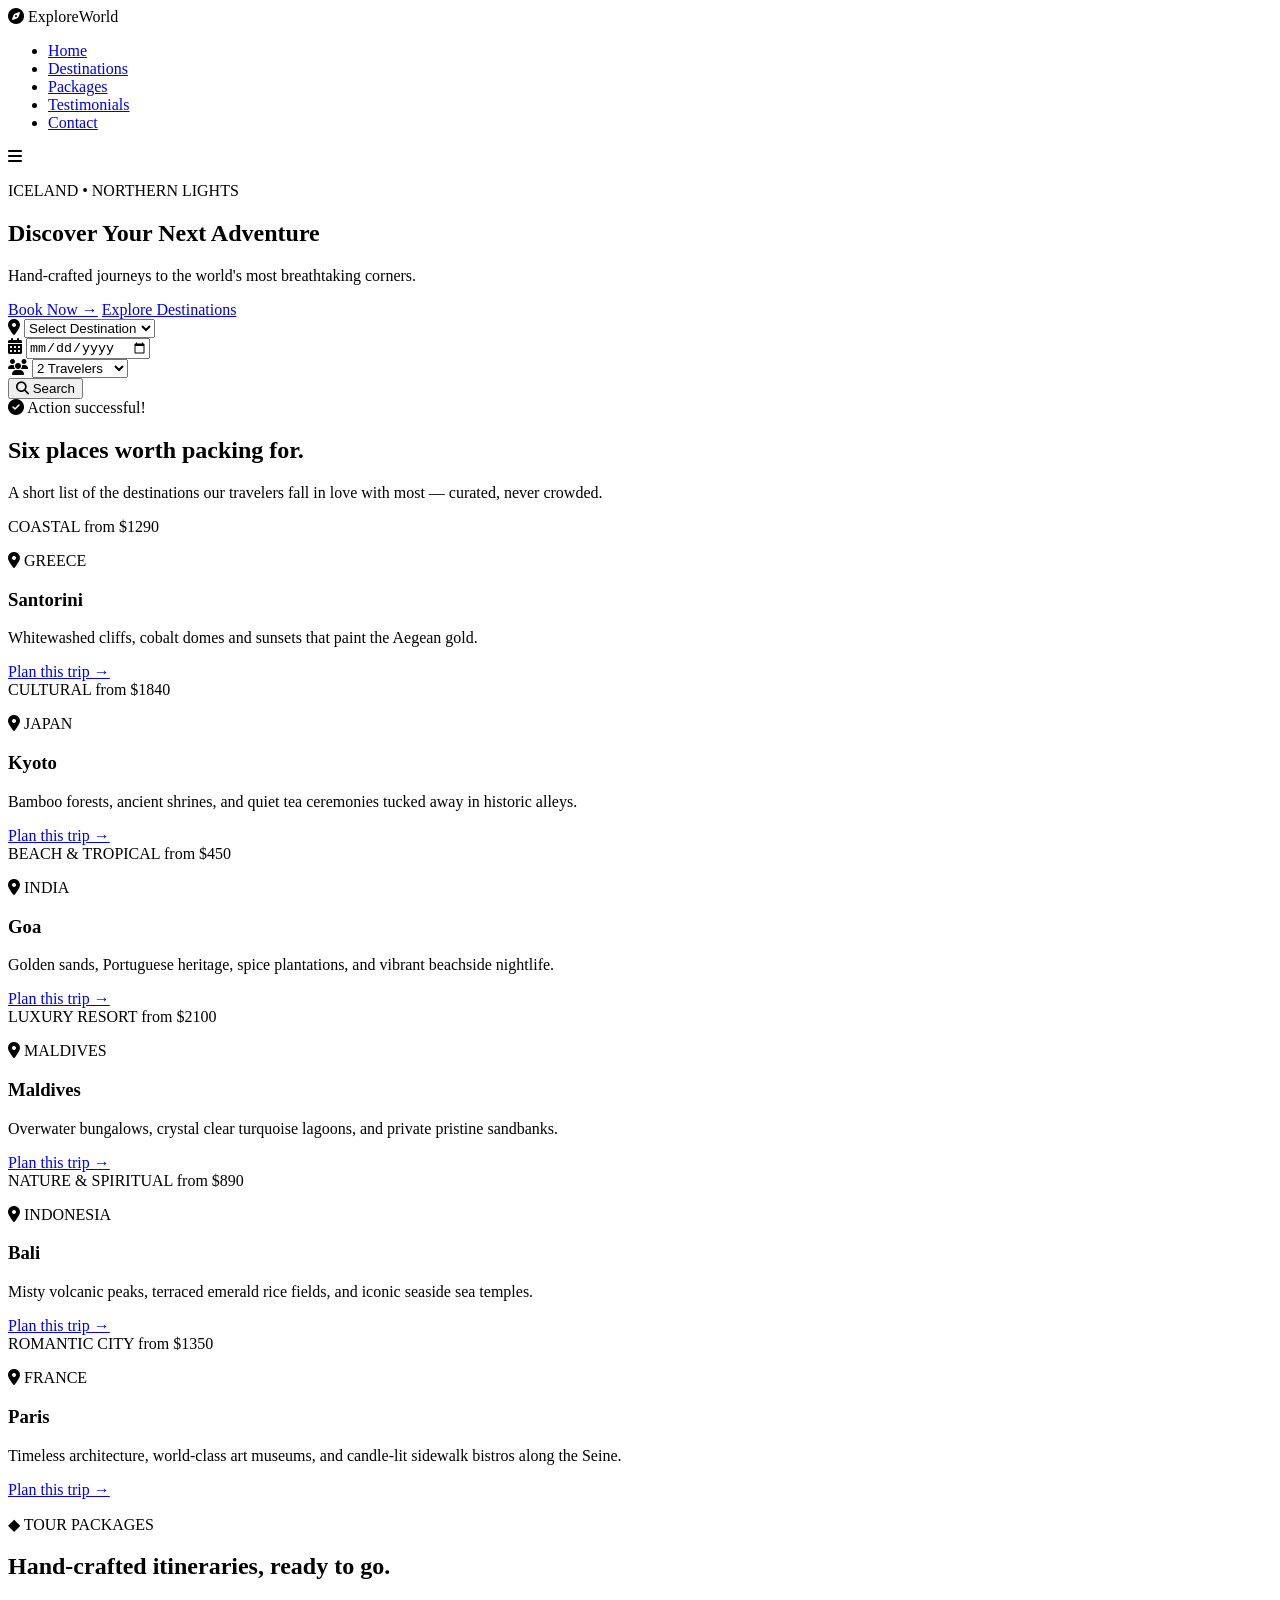
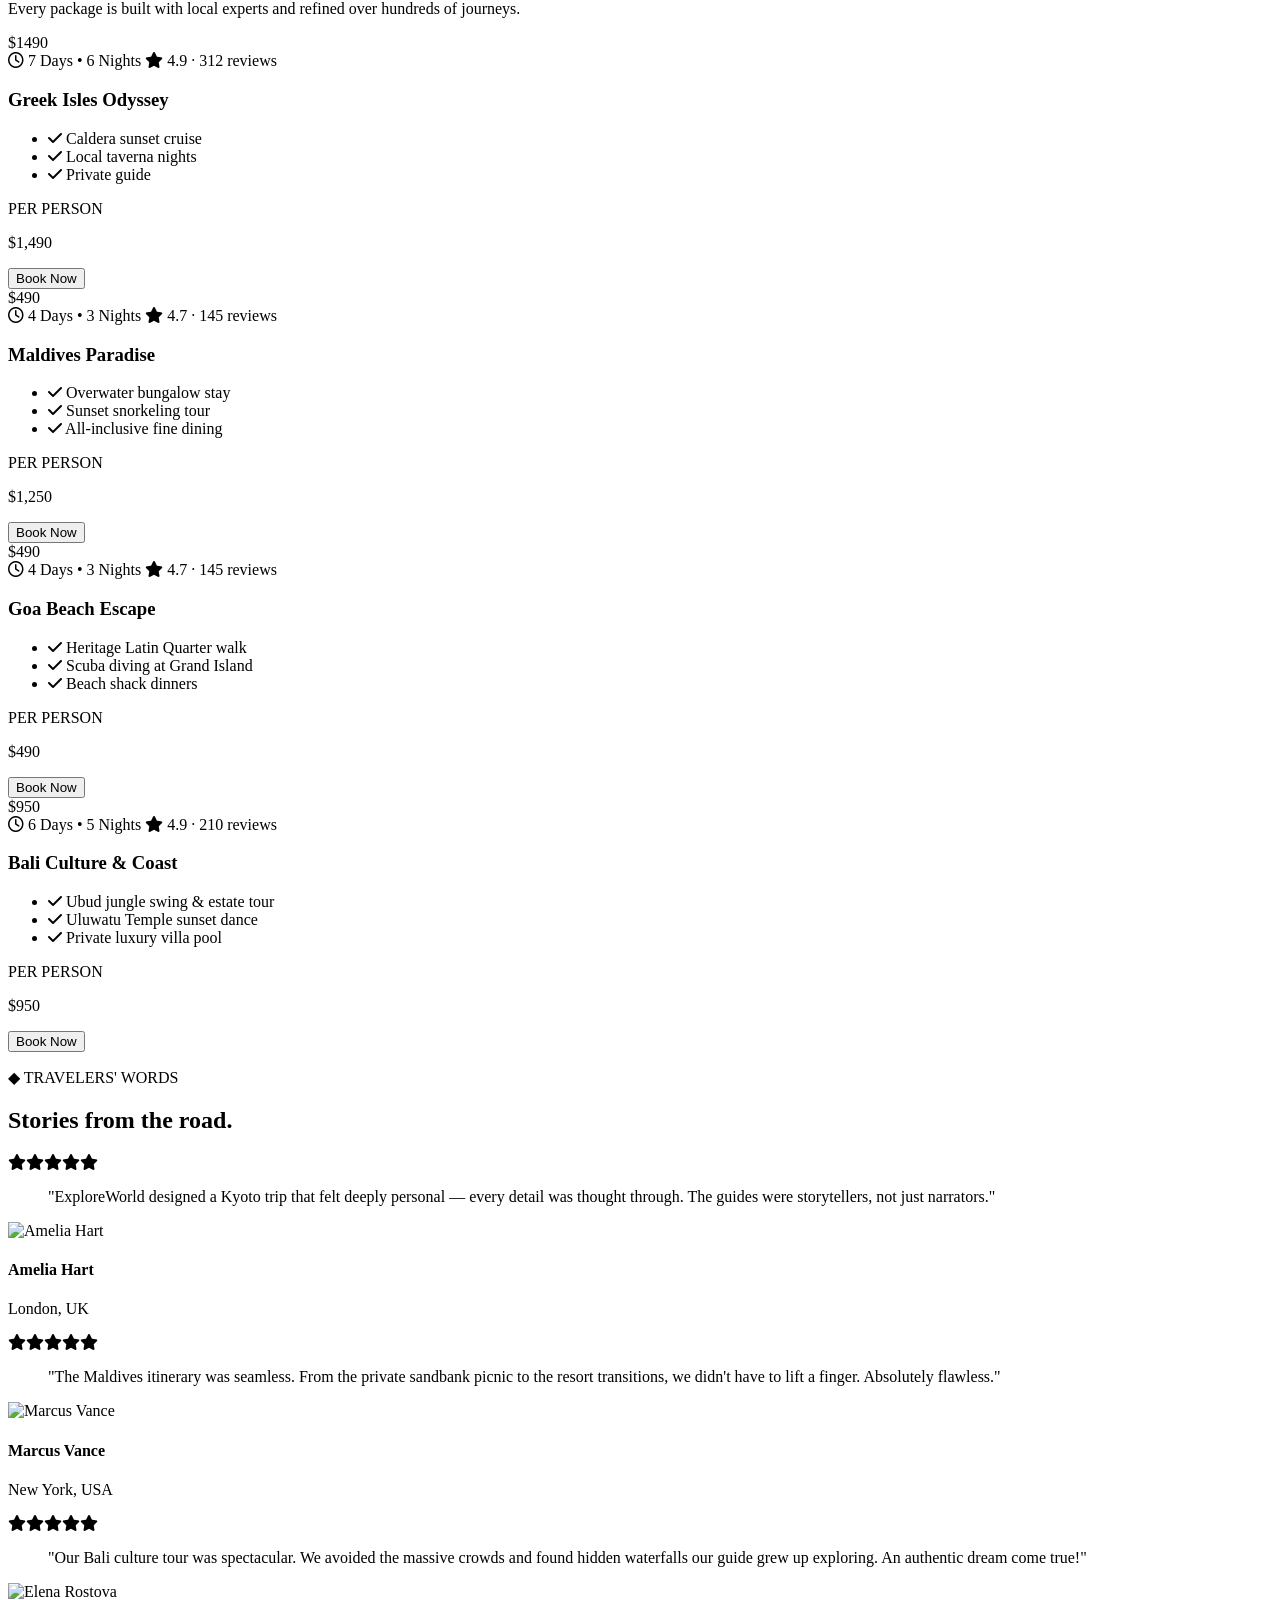
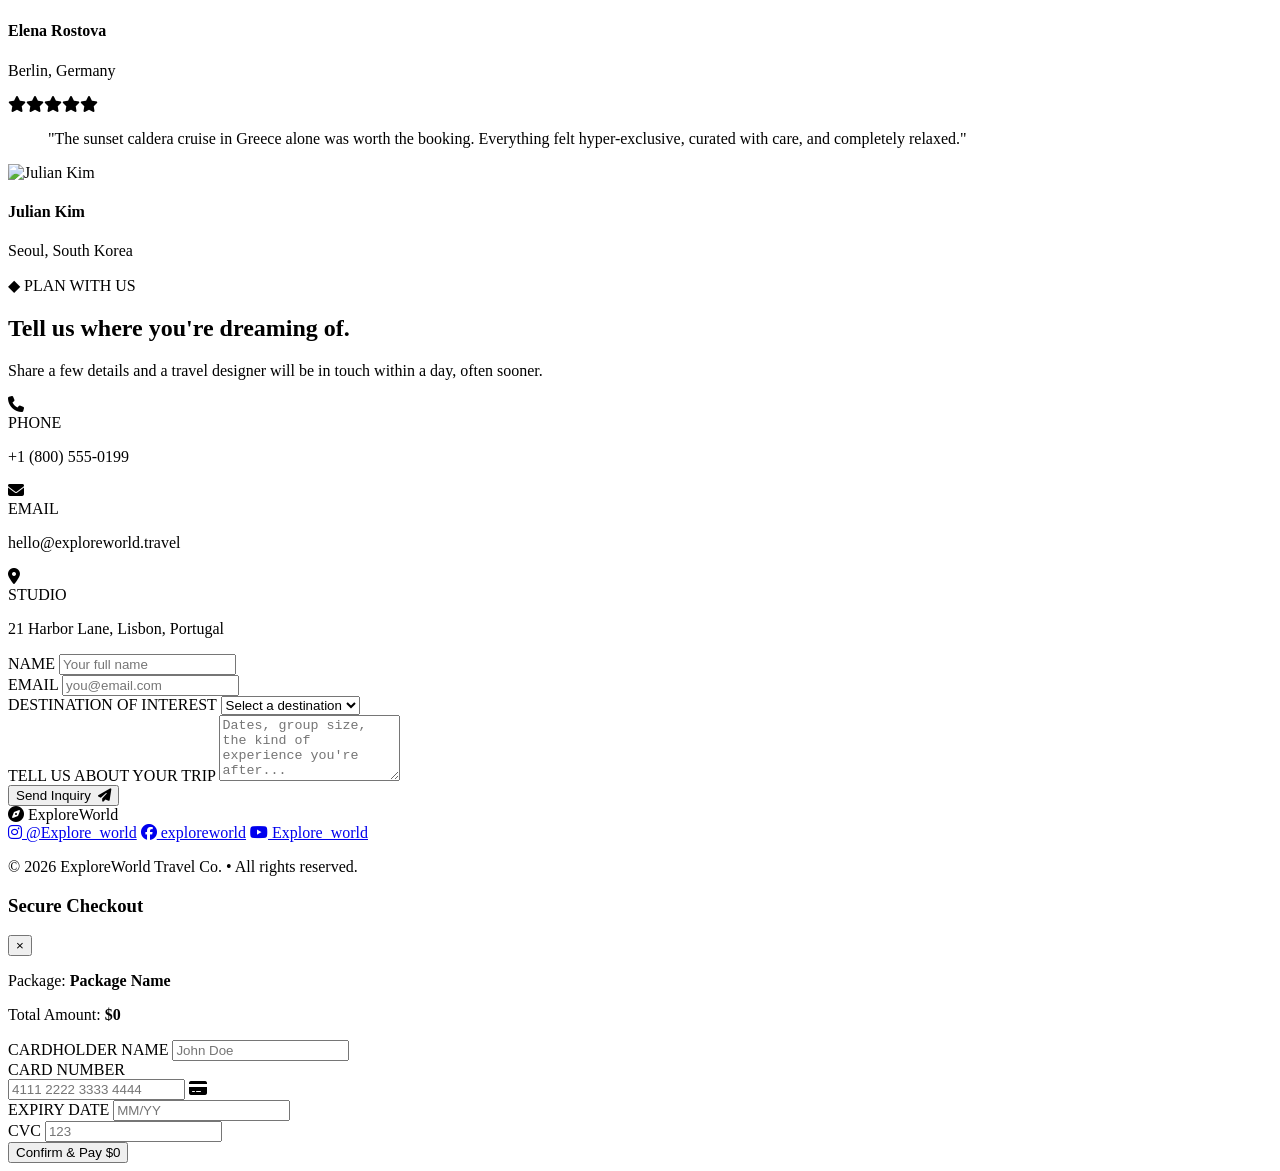
==== index.html @ 274c9ca5 "Add initial HTML structure for ExploreWorld website Initial commit of the ExploreWorld website with " ====
<!DOCTYPE html>
<html lang="en">
<head>
    <meta charset="UTF-8">
    <meta name="viewport" content="width=device-width, initial-scale=1.0">
    <title>ExploreWorld | Hand-crafted Journeys</title>
    <link rel="stylesheet" href="style.css">
    <!-- FontAwesome for UI Icons -->
    <link rel="stylesheet" href="https://cdnjs.cloudflare.com/ajax/libs/font-awesome/6.4.0/css/all.min.css">
</head>
<body>

    <!-- Header / Navbar Menu -->
    <header>
        <div class="navbar">
            <div class="logo">
                <i class="fa-solid fa-compass"></i> ExploreWorld
            </div>
            <nav>
                <ul class="nav-links" id="navLinks">
                    <li><a href="#home">Home</a></li>
                    <li><a href="#destinations">Destinations</a></li>
                    <li><a href="#packages">Packages</a></li>
                    <li><a href="#testimonials">Testimonials</a></li>
                    <li><a href="#contact">Contact</a></li>
                </ul>
            </nav>
            <div class="menu-toggle" id="mobileMenu">
                <i class="fa-solid fa-bars"></i>
            </div>
        </div>
    </header>

    <!-- Hero / Welcome Banner -->
    <section id="home" class="hero">
        <div class="hero-content">
            <p class="hero-subtitle">ICELAND • NORTHERN LIGHTS</p>
            <h1>Discover Your Next Adventure</h1>
            <p class="hero-text">Hand-crafted journeys to the world's most breathtaking corners.</p>
            <div class="hero-buttons">
                <a href="#packages" class="btn btn-primary">Book Now &rarr;</a>
                <a href="#destinations" class="btn btn-secondary">Explore Destinations</a>
            </div>
        </div>

        <!-- Destination Selection Drop-Down Search Widget -->
        <div class="search-container">
            <form id="searchForm" class="search-form">
                <div class="search-input">
                    <i class="fa-solid fa-location-dot"></i>
                    <select id="searchDest" required>
                        <option value="" disabled selected>Select Destination</option>
                        <option value="all">All Destinations</option>
                        <option value="santorini">Santorini (Greece)</option>
                        <option value="kyoto">Kyoto (Japan)</option>
                        <option value="goa">Goa (India)</option>
                        <option value="maldives">Maldives</option>
                        <option value="bali">Bali (Indonesia)</option>
                        <option value="paris">Paris (France)</option>
                    </select>
                </div>
                <div class="search-input">
                    <i class="fa-solid fa-calendar-days"></i>
                    <input type="date" id="searchDate" required>
                </div>
                <div class="search-input">
                    <i class="fa-solid fa-users"></i>
                    <select id="searchTravelers">
                        <option value="1">1 Traveler</option>
                        <option value="2" selected>2 Travelers</option>
                        <option value="3">3 Travelers</option>
                        <option value="4+">4+ Travelers</option>
                    </select>
                </div>
                <button type="submit" class="btn-search"><i class="fa-solid fa-magnifying-glass"></i> Search</button>
            </form>
        </div>
    </section>

    <!-- Global Application Notification Toast Banner -->
    <div id="toast" class="toast hidden">
        <i class="fa-solid fa-circle-check"></i> <span id="toastMessage">Action successful!</span>
    </div>

    <!-- Featured Places Section -->
    <section id="destinations" class="destinations-section">
        <h2>Six places worth packing for.</h2>
        <p class="section-desc">A short list of the destinations our travelers fall in love with most — curated, never crowded.</p>
        
        <div class="destinations-grid">
            <!-- Santorini Card -->
            <div class="dest-card" data-tags="santorini">
                <div class="dest-img" style="background-image: url('https://images.unsplash.com/photo-1570077188670-e3a8d69ac5ff?auto=format&fit=crop&w=600&q=80');">
                    <span class="tag">COASTAL</span>
                    <span class="price-tag">from $1290</span>
                </div>
                <div class="dest-info">
                    <p class="location"><i class="fa-solid fa-location-dot"></i> GREECE</p>
                    <h3>Santorini</h3>
                    <p>Whitewashed cliffs, cobalt domes and sunsets that paint the Aegean gold.</p>
                    <a href="details.html?goto=santorini" class="plan-link">Plan this trip &rarr;</a>
                </div>
            </div>

            <!-- Kyoto Card -->
            <div class="dest-card" data-tags="kyoto">
                <div class="dest-img" style="background-image: url('https://images.unsplash.com/photo-1493976040374-85c8e12f0c0e?auto=format&fit=crop&w=600&q=80');">
                    <span class="tag">CULTURAL</span>
                    <span class="price-tag">from $1840</span>
                </div>
                <div class="dest-info">
                    <p class="location"><i class="fa-solid fa-location-dot"></i> JAPAN</p>
                    <h3>Kyoto</h3>
                    <p>Bamboo forests, ancient shrines, and quiet tea ceremonies tucked away in historic alleys.</p>
                    <a href="details.html?goto=kyoto" class="plan-link">Plan this trip &rarr;</a>
                </div>
            </div>

            <!-- Goa Card -->
            <div class="dest-card" data-tags="goa">
                <div class="dest-img" style="background-image: url('https://images.unsplash.com/photo-1512343879784-a960bf40e7f2?auto=format&fit=crop&w=600&q=80');">
                    <span class="tag">BEACH & TROPICAL</span>
                    <span class="price-tag">from $450</span>
                </div>
                <div class="dest-info">
                    <p class="location"><i class="fa-solid fa-location-dot"></i> INDIA</p>
                    <h3>Goa</h3>
                    <p>Golden sands, Portuguese heritage, spice plantations, and vibrant beachside nightlife.</p>
                    <a href="details.html?goto=goa" class="plan-link">Plan this trip &rarr;</a>
                </div>
            </div>

            <!-- Maldives Card -->
            <div class="dest-card" data-tags="maldives">
                <div class="dest-img" style="background-image: url('https://images.unsplash.com/photo-1514282401047-d79a71a590e8?auto=format&fit=crop&w=600&q=80');">
                    <span class="tag">LUXURY RESORT</span>
                    <span class="price-tag">from $2100</span>
                </div>
                <div class="dest-info">
                    <p class="location"><i class="fa-solid fa-location-dot"></i> MALDIVES</p>
                    <h3>Maldives</h3>
                    <p>Overwater bungalows, crystal clear turquoise lagoons, and private pristine sandbanks.</p>
                    <a href="details.html?goto=maldives" class="plan-link">Plan this trip &rarr;</a>
                </div>
            </div>

            <!-- Bali Card -->
            <div class="dest-card" data-tags="bali">
                <div class="dest-img" style="background-image: url('https://images.unsplash.com/photo-1537996194471-e657df975ab4?auto=format&fit=crop&w=600&q=80');">
                    <span class="tag">NATURE & SPIRITUAL</span>
                    <span class="price-tag">from $890</span>
                </div>
                <div class="dest-info">
                    <p class="location"><i class="fa-solid fa-location-dot"></i> INDONESIA</p>
                    <h3>Bali</h3>
                    <p>Misty volcanic peaks, terraced emerald rice fields, and iconic seaside sea temples.</p>
                    <a href="details.html?goto=bali" class="plan-link">Plan this trip &rarr;</a>
                </div>
            </div>

            <!-- Paris Card -->
            <div class="dest-card" data-tags="paris">
                <div class="dest-img" style="background-image: url('https://images.unsplash.com/photo-1502602898657-3e91760cbb34?auto=format&fit=crop&w=600&q=80');">
                    <span class="tag">ROMANTIC CITY</span>
                    <span class="price-tag">from $1350</span>
                </div>
                <div class="dest-info">
                    <p class="location"><i class="fa-solid fa-location-dot"></i> FRANCE</p>
                    <h3>Paris</h3>
                    <p>Timeless architecture, world-class art museums, and candle-lit sidewalk bistros along the Seine.</p>
                    <a href="details.html?goto=paris" class="plan-link">Plan this trip &rarr;</a>
                </div>
            </div>
        </div>
    </section>

    <!-- Tour Packages Section with Live Checkout triggers -->
    <section id="packages" class="packages-section">
        <p class="orange-label">&#9670; TOUR PACKAGES</p>
        <h2>Hand-crafted itineraries, ready to go.</h2>
        <p class="section-desc">Every package is built with local experts and refined over hundreds of journeys.</p>

        <div class="packages-container">
            <!-- Package 1: Greece -->
            <div class="package-card">
                <div class="package-img" style="background-image: url('https://images.unsplash.com/photo-1533105079780-92b9be482077?auto=format&fit=crop&w=600&q=80');">
                    <span class="badge">$1490</span>
                </div>
                <div class="package-content">
                    <div class="package-meta">
                        <span><i class="fa-regular fa-clock"></i> 7 Days • 6 Nights</span>
                        <span><i class="fa-solid fa-star"></i> 4.9 · 312 reviews</span>
                    </div>
                    <h3>Greek Isles Odyssey</h3>
                    <ul class="package-features">
                        <li><i class="fa-solid fa-check"></i> Caldera sunset cruise</li>
                        <li><i class="fa-solid fa-check"></i> Local taverna nights</li>
                        <li><i class="fa-solid fa-check"></i> Private guide</li>
                    </ul>
                    <div class="package-footer">
                        <div>
                            <span class="per-person">PER PERSON</span>
                            <p class="price">$1,490</p>
                        </div>
                        <button class="btn btn-book" onclick="openPaymentModal('Greek Isles Odyssey', '$1,490')">Book Now</button>
                    </div>
                </div>
            </div>

            <!-- Package 2: Maldives -->
<div class="package-card">
                <div class="package-img" style="background-image: url('https://images.unsplash.com/photo-1587922546307-776227941871?auto=format&fit=crop&w=600&q=80');">
                    <span class="badge">$490</span>
                </div>
                <div class="package-content">
                    <div class="package-meta">
                        <span><i class="fa-regular fa-clock"></i> 4 Days • 3 Nights</span>
                        <span><i class="fa-solid fa-star"></i> 4.7 · 145 reviews</span>
                    </div>
                    <h3>Maldives Paradise</h3>
                    <ul class="package-features">
                        <li><i class="fa-solid fa-check"></i> Overwater bungalow stay</li>
                        <li><i class="fa-solid fa-check"></i> Sunset snorkeling tour</li>
                        <li><i class="fa-solid fa-check"></i> All-inclusive fine dining</li>
                    </ul>
                    <div class="package-footer">
                        <div>
                            <span class="per-person">PER PERSON</span>
                            <p class="price">$1,250</p>
                        </div>
                        <button class="btn btn-book" onclick="openPaymentModal('Maldives', '$1,250')">Book Now</button>
                    </div>
                </div>
            </div>

            <!-- Package 3: Goa -->
            <div class="package-card">
                <div class="package-img" style="background-image: url('https://images.unsplash.com/photo-1587922546307-776227941871?auto=format&fit=crop&w=600&q=80');">
                    <span class="badge">$490</span>
                </div>
                <div class="package-content">
                    <div class="package-meta">
                        <span><i class="fa-regular fa-clock"></i> 4 Days • 3 Nights</span>
                        <span><i class="fa-solid fa-star"></i> 4.7 · 145 reviews</span>
                    </div>
                    <h3>Goa Beach Escape</h3>
                    <ul class="package-features">
                        <li><i class="fa-solid fa-check"></i> Heritage Latin Quarter walk</li>
                        <li><i class="fa-solid fa-check"></i> Scuba diving at Grand Island</li>
                        <li><i class="fa-solid fa-check"></i> Beach shack dinners</li>
                    </ul>
                    <div class="package-footer">
                        <div>
                            <span class="per-person">PER PERSON</span>
                            <p class="price">$490</p>
                        </div>
                        <button class="btn btn-book" onclick="openPaymentModal('Goa Beach Escape', '$490')">Book Now</button>
                    </div>
                </div>
            </div>

            <!-- Package 4: Bali -->
            <div class="package-card">
                <div class="package-img" style="background-image: url('https://images.unsplash.com/photo-1552674605-db6ffd4facb5?auto=format&fit=crop&w=600&q=80');">
                    <span class="badge">$950</span>
                </div>
                <div class="package-content">
                    <div class="package-meta">
                        <span><i class="fa-regular fa-clock"></i> 6 Days • 5 Nights</span>
                        <span><i class="fa-solid fa-star"></i> 4.9 · 210 reviews</span>
                    </div>
                    <h3>Bali Culture & Coast</h3>
                    <ul class="package-features">
                        <li><i class="fa-solid fa-check"></i> Ubud jungle swing & estate tour</li>
                        <li><i class="fa-solid fa-check"></i> Uluwatu Temple sunset dance</li>
                        <li><i class="fa-solid fa-check"></i> Private luxury villa pool</li>
                    </ul>
                    <div class="package-footer">
                        <div>
                            <span class="per-person">PER PERSON</span>
                            <p class="price">$950</p>
                        </div>
                        <button class="btn btn-book" onclick="openPaymentModal('Bali Culture & Coast', '$950')">Book Now</button>
                    </div>
                </div>
            </div>
        </div>
    </section>

    
<!-- Customer Reviews Section -->
    <section id="testimonials" class="testimonials-section">
        <p class="orange-label">&#9670; TRAVELERS' WORDS</p>
        <h2>Stories from the road.</h2>
        
        <div class="testimonials-grid">
            <!-- Testimonial 1 -->
            <div class="testimonial-card">
                <div class="stars">
                    <i class="fa-solid fa-star"></i><i class="fa-solid fa-star"></i><i class="fa-solid fa-star"></i><i class="fa-solid fa-star"></i><i class="fa-solid fa-star"></i>
                </div>
                <blockquote>
                    "ExploreWorld designed a Kyoto trip that felt deeply personal — every detail was thought through. The guides were storytellers, not just narrators."
                </blockquote>
                <div class="author">
                    <img src="https://images.unsplash.com/photo-1494790108377-be9c29b29330?auto=format&fit=crop&w=100&q=80" alt="Amelia Hart">
                    <div>
                        <h4>Amelia Hart</h4>
                        <p>London, UK</p>
                    </div>
                </div>
            </div>

            <!-- Testimonial 2 -->
            <div class="testimonial-card">
                <div class="stars">
                    <i class="fa-solid fa-star"></i><i class="fa-solid fa-star"></i><i class="fa-solid fa-star"></i><i class="fa-solid fa-star"></i><i class="fa-solid fa-star"></i>
                </div>
                <blockquote>
                    "The Maldives itinerary was seamless. From the private sandbank picnic to the resort transitions, we didn't have to lift a finger. Absolutely flawless."
                </blockquote>
                <div class="author">
                    <img src="https://images.unsplash.com/photo-1507003211169-0a1dd7228f2d?auto=format&fit=crop&w=100&q=80" alt="Marcus Vance">
                    <div>
                        <h4>Marcus Vance</h4>
                        <p>New York, USA</p>
                    </div>
                </div>
            </div>

            <!-- Testimonial 3 -->
            <div class="testimonial-card">
                <div class="stars">
                    <i class="fa-solid fa-star"></i><i class="fa-solid fa-star"></i><i class="fa-solid fa-star"></i><i class="fa-solid fa-star"></i><i class="fa-solid fa-star"></i>
                </div>
                <blockquote>
                    "Our Bali culture tour was spectacular. We avoided the massive crowds and found hidden waterfalls our guide grew up exploring. An authentic dream come true!"
                </blockquote>
                <div class="author">
                    <img src="https://images.unsplash.com/photo-1438761681033-6461ffad8d80?auto=format&fit=crop&w=100&q=80" alt="Elena Rostova">
                    <div>
                        <h4>Elena Rostova</h4>
                        <p>Berlin, Germany</p>
                    </div>
                </div>
            </div>

            <!-- Testimonial 4 -->
            <div class="testimonial-card">
                <div class="stars">
                    <i class="fa-solid fa-star"></i><i class="fa-solid fa-star"></i><i class="fa-solid fa-star"></i><i class="fa-solid fa-star"></i><i class="fa-solid fa-star"></i>
                </div>
                <blockquote>
                    "The sunset caldera cruise in Greece alone was worth the booking. Everything felt hyper-exclusive, curated with care, and completely relaxed."
                </blockquote>
                <div class="author">
                    <img src="https://images.unsplash.com/photo-1500648767791-00dcc994a43e?auto=format&fit=crop&w=100&q=80" alt="Julian Kim">
                    <div>
                        <h4>Julian Kim</h4>
                        <p>Seoul, South Korea</p>
                    </div>
                </div>
            </div>
        </div>
    </section>
    <!-- Custom Contact Inquiry Section -->
    <section id="contact" class="contact-section">
        <div class="contact-container">
            <div class="contact-info">
                <p class="orange-label">&#9670; PLAN WITH US</p>
                <h2>Tell us where you're dreaming of.</h2>
                <p>Share a few details and a travel designer will be in touch within a day, often sooner.</p>
                
                <div class="info-blocks">
                    <div class="info-item">
                        <i class="fa-solid fa-phone"></i>
                        <div>
                            <span class="label">PHONE</span>
                            <p>+1 (800) 555-0199</p>
                        </div>
                    </div>
                    <div class="info-item">
                        <i class="fa-solid fa-envelope"></i>
                        <div>
                            <span class="label">EMAIL</span>
                            <p>hello@exploreworld.travel</p>
                        </div>
                    </div>
                    <div class="info-item">
                        <i class="fa-solid fa-location-dot"></i>
                        <div>
                            <span class="label">STUDIO</span>
                            <p>21 Harbor Lane, Lisbon, Portugal</p>
                        </div>
                    </div>
                </div>
            </div>

            <div class="contact-form-container">
                <form id="inquiryForm">
                    <div class="form-group">
                        <label for="name">NAME</label>
                        <input type="text" id="name" placeholder="Your full name" required>
                    </div>
                    <div class="form-group">
                        <label for="email">EMAIL</label>
                        <input type="email" id="email" placeholder="you@email.com" required>
                    </div>
                    <div class="form-group">
                        <label for="destination">DESTINATION OF INTEREST</label>
                        <select id="destination" required>
                            <option value="" disabled selected>Select a destination</option>
                            <option value="Santorini, Greece">Santorini (Greece)</option>
                            <option value="Kyoto, Japan">Kyoto (Japan)</option>
                            <option value="Goa, India">Goa (India)</option>
                            <option value="Maldives">Maldives</option>
                            <option value="Bali, Indonesia">Bali (Indonesia)</option>
                            <option value="Paris, France">Paris (France)</option>
                        </select>
                    </div>
                    <div class="form-group">
                        <label for="notes">TELL US ABOUT YOUR TRIP</label>
                        <textarea id="notes" rows="4" placeholder="Dates, group size, the kind of experience you're after..."></textarea>
                    </div>
                    <button type="submit" class="btn btn-submit">Send Inquiry &nbsp;<i class="fa-solid fa-paper-plane"></i></button>
                </form>
            </div>
        </div>
    </section>

    <!-- Footer Area -->
    <footer>
        <div class="footer-content">
            <div class="footer-logo">
                <i class="fa-solid fa-compass"></i> ExploreWorld
            </div>
            
            <div class="footer-socials">
                <a href="https://instagram.com/Explore_world" target="_blank" aria-label="Instagram"><i class="fa-brands fa-instagram"></i> @Explore_world</a>
                <a href="https://facebook.com/exploreworld" target="_blank" aria-label="Facebook"><i class="fa-brands fa-facebook"></i> exploreworld</a>
                <a href="https://youtube.com/@Explore_world" target="_blank" aria-label="YouTube"><i class="fa-brands fa-youtube"></i> Explore_world</a>
            </div>
            
            <p>&copy; 2026 ExploreWorld Travel Co. • All rights reserved.</p>
        </div>
    </footer>

    <!-- Secure Checkout Overlay Payment Modal Window Container -->
    <div id="paymentModal" class="modal-overlay hidden">
        <div class="modal-card">
            <div class="modal-header">
                <h3>Secure Checkout</h3>
                <button class="close-modal" id="closeModal">&times;</button>
            </div>
            <div class="modal-body">
                <div class="booking-summary">
                    <p>Package: <strong id="modalPackageName">Package Name</strong></p>
                    <p>Total Amount: <strong id="modalPackagePrice" class="text-orange">$0</strong></p>
                </div>
                
                <form id="paymentForm">
                    <div class="form-group">
                        <label for="cardName">CARDHOLDER NAME</label>
                        <input type="text" id="cardName" placeholder="John Doe" required>
                    </div>
                    <div class="form-group">
                        <label for="cardNumber">CARD NUMBER</label>
                        <div class="input-icon-wrapper">
                            <input type="text" id="cardNumber" placeholder="4111 2222 3333 4444" maxlength="19" required>
                            <i class="fa-solid fa-credit-card"></i>
                        </div>
                    </div>
                    <div class="form-row">
                        <div class="form-group">
                            <label for="cardExpiry">EXPIRY DATE</label>
                            <input type="text" id="cardExpiry" placeholder="MM/YY" maxlength="5" required>
                        </div>
                        <div class="form-group">
                            <label for="cardCvc">CVC</label>
                            <input type="password" id="cardCvc" placeholder="123" maxlength="3" required>
                        </div>
                    </div>
                    <button type="submit" class="btn btn-submit btn-pay" id="paySubmitBtn">
                        Confirm & Pay <span id="payBtnAmount">$0</span>
                    </button>
                </form>
            </div>
        </div>
    </div>

    <!-- Links our Core Controller Script -->
    <script src="script.js"></script>
</body>
</html>
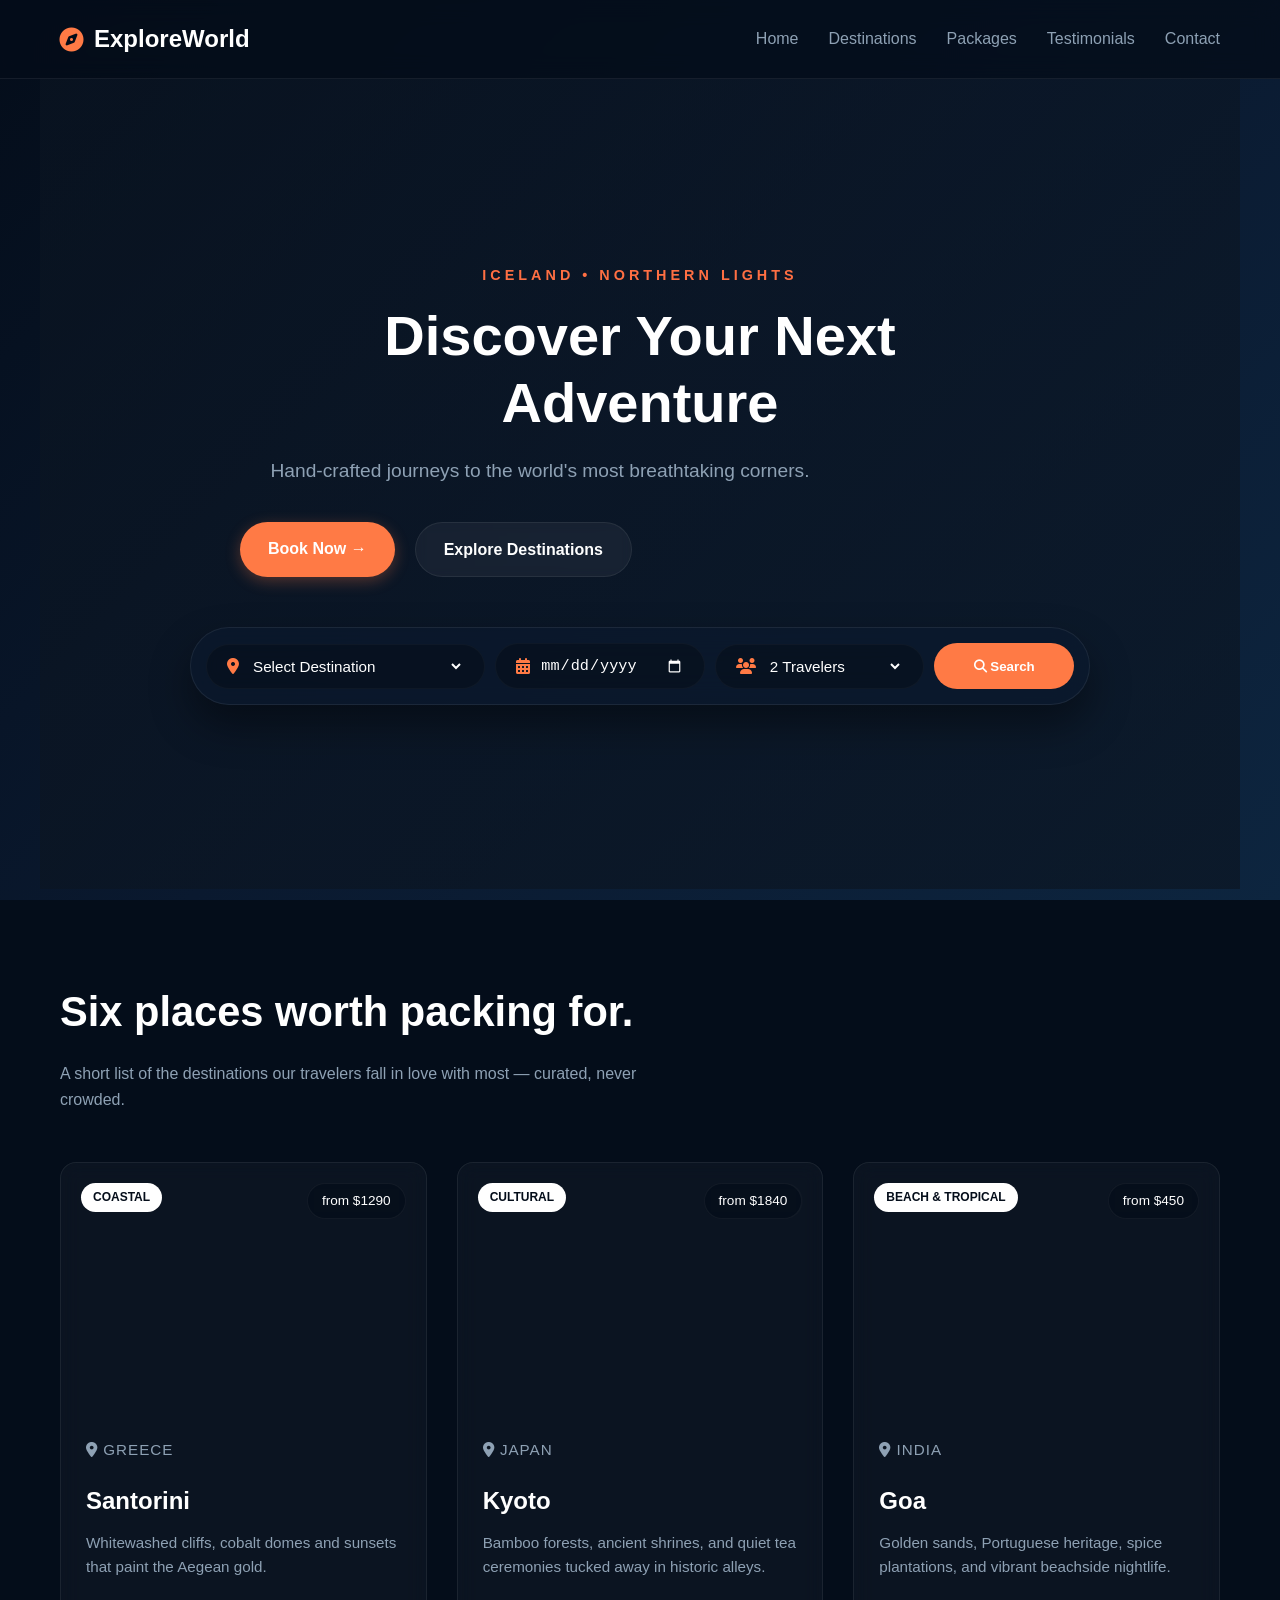
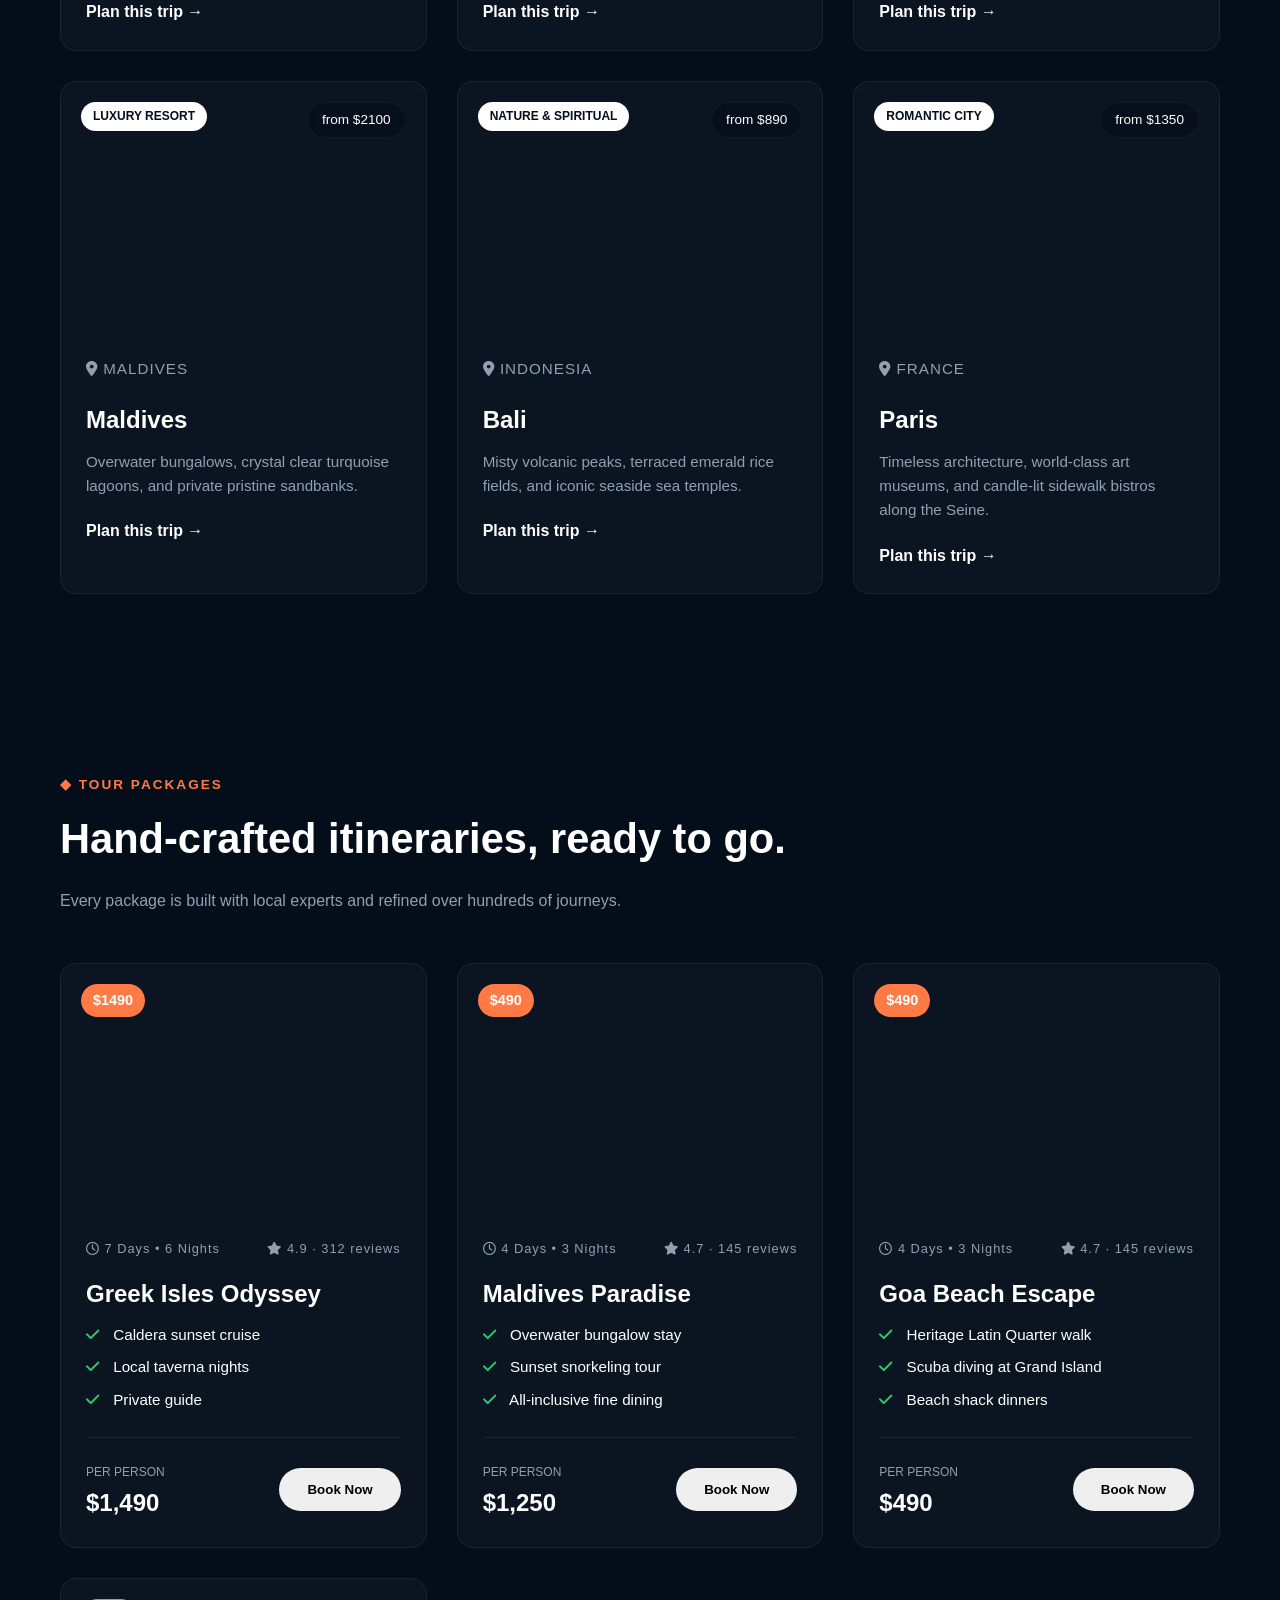
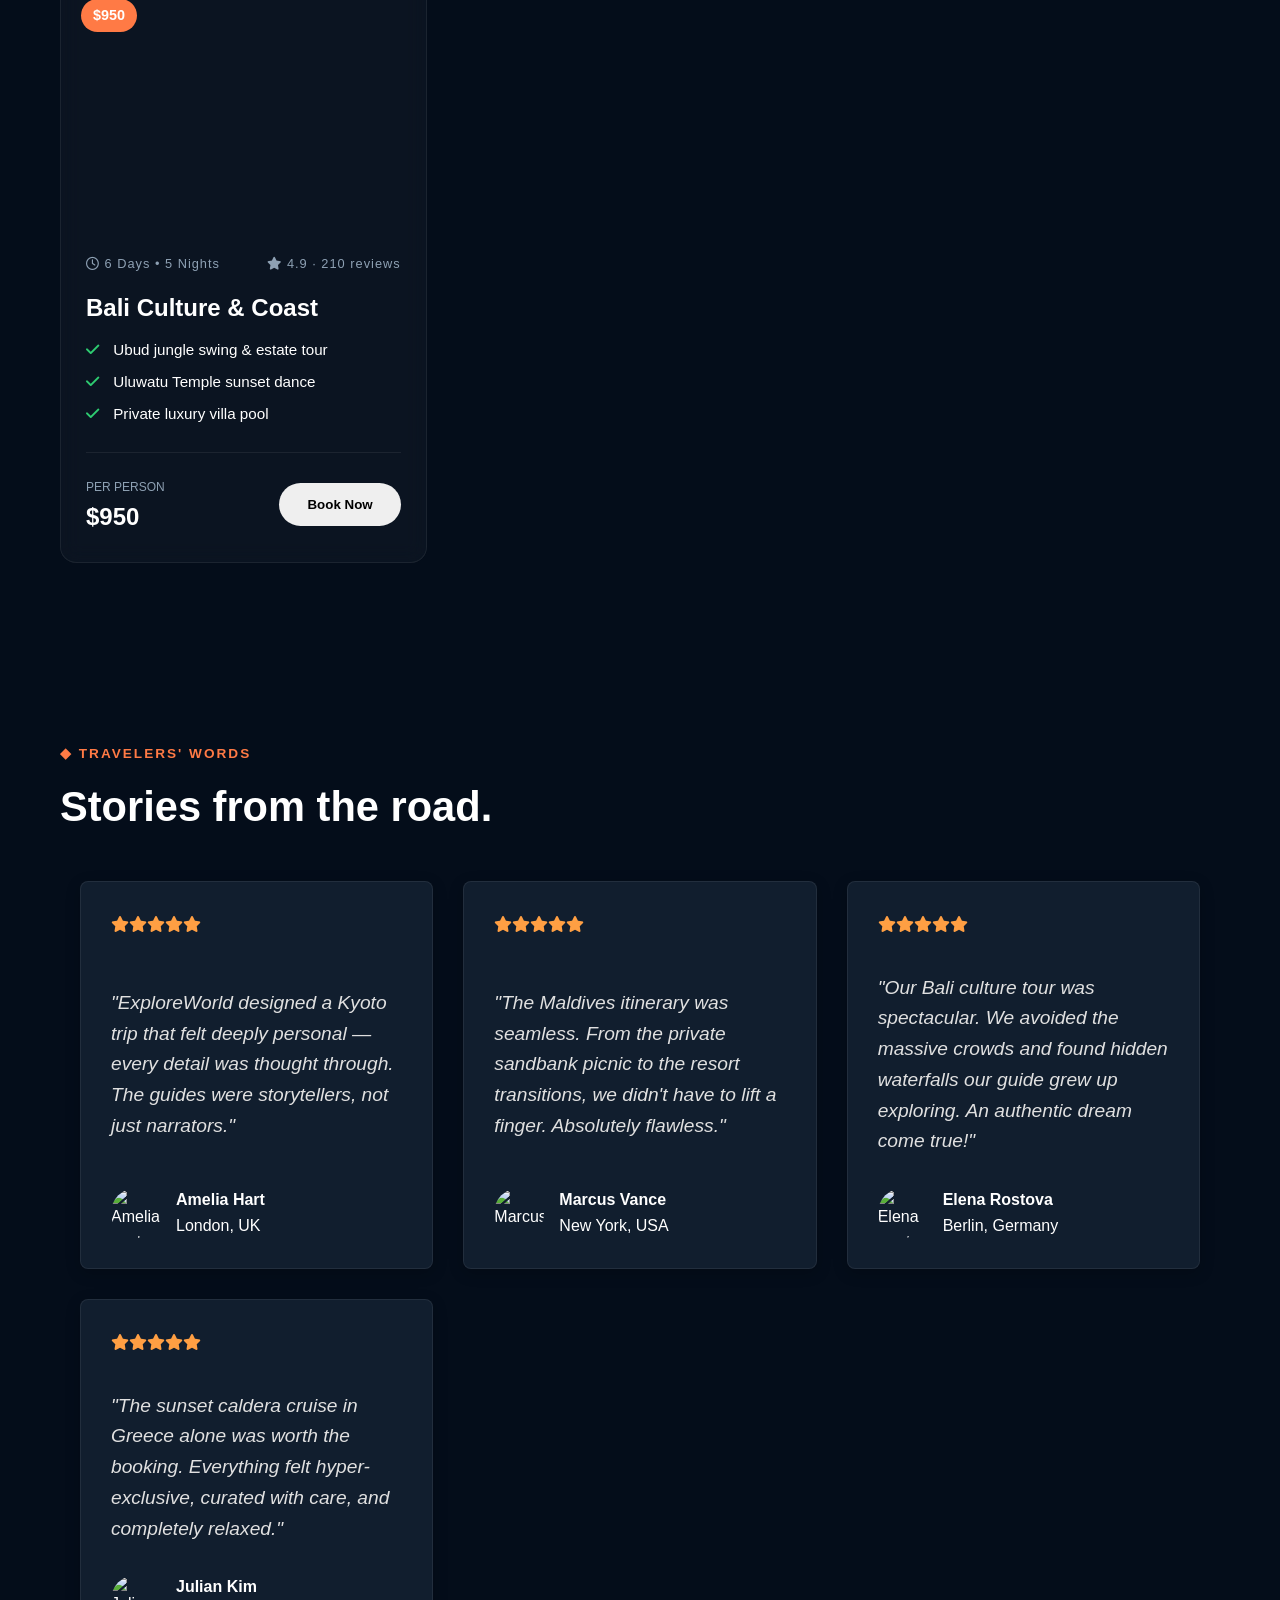
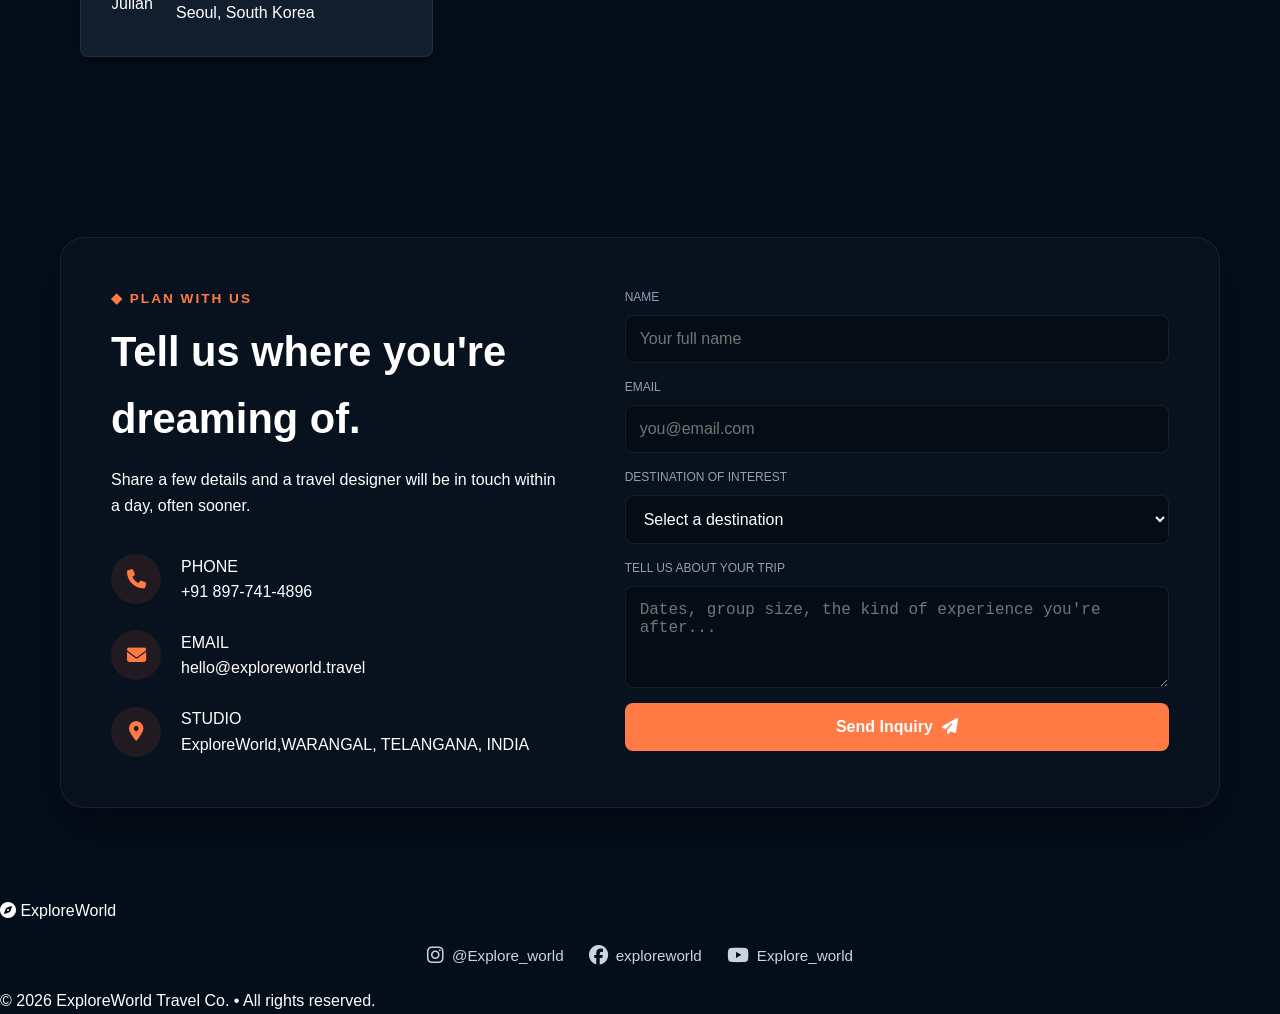
==== commit fc748703: "Update index.html" ====
--- a/index.html
+++ b/index.html
@@ -376,7 +376,7 @@
                         <i class="fa-solid fa-phone"></i>
                         <div>
                             <span class="label">PHONE</span>
-                            <p>+1 (800) 555-0199</p>
+                            <p>+91 897-741-4896</p>
                         </div>
                     </div>
                     <div class="info-item">
@@ -390,7 +390,7 @@
                         <i class="fa-solid fa-location-dot"></i>
                         <div>
                             <span class="label">STUDIO</span>
-                            <p>21 Harbor Lane, Lisbon, Portugal</p>
+                            <p>ExploreWorld,WARANGAL, TELANGANA, INDIA</p>
                         </div>
                     </div>
                 </div>
--- a/style.css
+++ b/style.css
@@ -0,0 +1,812 @@
+/* Revamped Cinematic Dark Palette Variables */
+:root {
+    --bg-base: #040d1a;
+    --bg-gradient: linear-gradient(135deg, #040d1a 0%, #0a192f 50%, #0d253f 100%);
+    --glass-bg: rgba(255, 255, 255, 0.03);
+    --glass-border: rgba(255, 255, 255, 0.07);
+    --glass-input-bg: rgba(0, 0, 0, 0.25);
+    --text-main: #ffffff;
+    --text-muted: #8ea1b4;
+    --accent-orange: #ff7a45;
+    --accent-green: #2ecc71;
+    --font-stack: -apple-system, BlinkMacSystemFont, "Segoe UI", Roboto, Arial, sans-serif;
+}
+
+* {
+    margin: 0;
+    padding: 0;
+    box-sizing: border-box;
+}
+
+html {
+    scroll-behavior: smooth;
+}
+
+/* Base Body with Continuous Fluid Ambient Gradient Background */
+body {
+    font-family: var(--font-stack);
+    background: var(--bg-base);
+    background-image: var(--bg-gradient);
+    background-attachment: fixed;
+    color: var(--text-main);
+    line-height: 1.6;
+}
+
+/* Header & Nav Layout */
+header {
+    background: rgba(4, 13, 26, 0.8);
+    backdrop-filter: blur(12px);
+    position: sticky;
+    top: 0;
+    z-index: 1000;
+    border-bottom: 1px solid var(--glass-border);
+}
+
+.navbar {
+    display: flex;
+    justify-content: space-between;
+    align-items: center;
+    max-width: 1200px;
+    margin: 0 auto;
+    padding: 20px;
+}
+
+.logo {
+    font-size: 1.5rem;
+    font-weight: 700;
+    display: flex;
+    align-items: center;
+    gap: 10px;
+}
+
+.logo i {
+    color: var(--accent-orange);
+}
+
+.nav-links {
+    display: flex;
+    list-style: none;
+    gap: 30px;
+}
+
+.nav-links a {
+    color: var(--text-muted);
+    text-decoration: none;
+    font-weight: 500;
+    transition: color 0.3s;
+}
+
+.nav-links a:hover {
+    color: var(--text-main);
+}
+
+.menu-toggle {
+    display: none;
+    font-size: 1.5rem;
+    cursor: pointer;
+}
+
+/* Hero Display UI Structure */
+.hero {
+    min-height: 85vh;
+    background: linear-gradient(rgba(4, 13, 26, 0.4), rgba(4, 13, 26, 0.85)), 
+                url('https://images.unsplash.com/photo-1504893524553-ac55fce698be?auto=format&fit=crop&w=1920&q=80') center/cover no-repeat;
+    display: flex;
+    flex-direction: column;
+    justify-content: center;
+    align-items: center;
+    text-align: center;
+    padding: 40px 20px;
+    position: relative;
+}
+
+.hero-subtitle {
+    color: var(--accent-orange);
+    letter-spacing: 4px;
+    font-size: 0.9rem;
+    margin-bottom: 15px;
+    font-weight: 600;
+}
+
+.hero h1 {
+    font-size: 3.5rem;
+    max-width: 800px;
+    line-height: 1.2;
+    margin-bottom: 20px;
+}
+
+.hero-text {
+    font-size: 1.2rem;
+    color: var(--text-muted);
+    max-width: 600px;
+    margin-bottom: 35px;
+}
+
+.hero-buttons {
+    display: flex;
+    gap: 20px;
+    margin-bottom: 50px;
+}
+
+/* Button Component Styles */
+.btn {
+    padding: 14px 28px;
+    border-radius: 30px;
+    font-weight: 600;
+    text-decoration: none;
+    cursor: pointer;
+    transition: transform 0.2s, background-color 0.3s, box-shadow 0.3s;
+    border: none;
+}
+
+.btn-primary {
+    background-color: var(--accent-orange);
+    color: white;
+    box-shadow: 0 4px 15px rgba(255, 122, 69, 0.3);
+}
+
+.btn-secondary {
+    background-color: rgba(255, 255, 255, 0.05);
+    color: white;
+    border: 1px solid var(--glass-border);
+    backdrop-filter: blur(5px);
+}
+
+.btn:hover {
+    transform: translateY(-2px);
+    box-shadow: 0 6px 20px rgba(255, 122, 69, 0.4);
+}
+
+/* Search widget engineered with elegant premium Glassmorphism layer */
+.search-container {
+    background: rgba(10, 25, 47, 0.6);
+    backdrop-filter: blur(16px);
+    -webkit-backdrop-filter: blur(16px);
+    border: 1px solid var(--glass-border);
+    padding: 15px;
+    border-radius: 50px;
+    box-shadow: 0 20px 40px rgba(0, 0, 0, 0.4);
+    max-width: 900px;
+    width: 100%;
+}
+
+.search-form {
+    display: grid;
+    grid-template-columns: 2fr 1.5fr 1.5fr 1fr;
+    gap: 10px;
+    align-items: center;
+}
+
+.search-input {
+    display: flex;
+    align-items: center;
+    background: var(--glass-input-bg);
+    border: 1px solid rgba(255, 255, 255, 0.03);
+    padding: 12px 20px;
+    border-radius: 30px;
+    gap: 10px;
+}
+
+.search-input i {
+    color: var(--accent-orange);
+}
+
+.search-input input, .search-input select {
+    background: none;
+    border: none;
+    color: white;
+    outline: none;
+    width: 100%;
+    font-size: 0.95rem;
+    cursor: pointer;
+}
+
+/* Context styling inside the custom popups */
+.search-input select option, .form-group select option {
+    background-color: #0a192f;
+    color: white;
+}
+
+.search-input input::placeholder {
+    color: var(--text-muted);
+}
+
+.btn-search {
+    background-color: var(--accent-orange);
+    color: white;
+    border: none;
+    border-radius: 30px;
+    padding: 12px;
+    font-weight: 600;
+    cursor: pointer;
+    height: 100%;
+    transition: background-color 0.2s;
+}
+
+.btn-search:hover {
+    background-color: #ff9166;
+}
+
+/* Section Configurations */
+section {
+    padding: 90px 20px;
+    max-width: 1200px;
+    margin: 0 auto;
+}
+
+h2 {
+    font-size: 2.6rem;
+    margin-bottom: 15px;
+    font-weight: 700;
+}
+
+.section-desc {
+    color: var(--text-muted);
+    margin-bottom: 50px;
+    max-width: 600px;
+}
+
+.orange-label {
+    color: var(--accent-orange);
+    font-size: 0.85rem;
+    letter-spacing: 2px;
+    font-weight: bold;
+    margin-bottom: 10px;
+}
+
+/* Card items engineered onto sleek frosted glass panels */
+.destinations-grid, .packages-container {
+    display: grid;
+    grid-template-columns: repeat(auto-fit, minmax(340px, 1fr));
+    gap: 30px;
+}
+
+.dest-card, .package-card {
+    background: var(--glass-bg);
+    backdrop-filter: blur(10px);
+    -webkit-backdrop-filter: blur(10px);
+    border: 1px solid var(--glass-border);
+    border-radius: 16px;
+    overflow: hidden;
+    transition: transform 0.3s cubic-bezier(0.25, 1, 0.5, 1), box-shadow 0.3s;
+}
+
+.dest-card:hover, .package-card:hover {
+    transform: translateY(-6px);
+    box-shadow: 0 15px 30px rgba(0, 0, 0, 0.4);
+    border-color: rgba(255, 255, 255, 0.15);
+}
+
+.dest-img, .package-img {
+    height: 250px;
+    background-size: cover;
+    background-position: center;
+    position: relative;
+    padding: 20px;
+    display: flex;
+    justify-content: space-between;
+    align-items: flex-start;
+}
+
+.tag, .badge {
+    background: white;
+    color: #040d1a;
+    font-size: 0.75rem;
+    padding: 5px 12px;
+    font-weight: bold;
+    border-radius: 20px;
+}
+
+.badge {
+    background-color: var(--accent-orange);
+    color: white;
+    font-size: 0.9rem;
+}
+
+.price-tag {
+    background: rgba(4, 13, 26, 0.8);
+    backdrop-filter: blur(5px);
+    font-size: 0.85rem;
+    padding: 6px 14px;
+    border-radius: 20px;
+    border: 1px solid rgba(255, 255, 255, 0.05);
+}
+
+.dest-info, .package-content {
+    padding: 25px;
+}
+
+.location, .package-meta {
+    font-size: 0.8rem;
+    color: var(--accent-orange);
+    letter-spacing: 1px;
+    margin-bottom: 5px;
+}
+
+.package-meta {
+    display: flex;
+    justify-content: space-between;
+    color: var(--text-muted);
+    margin-bottom: 15px;
+}
+
+.dest-info h3, .package-card h3 {
+    font-size: 1.5rem;
+    margin-bottom: 10px;
+}
+
+.dest-info p {
+    color: var(--text-muted);
+    font-size: 0.95rem;
+    margin-bottom: 20px;
+}
+
+.plan-link {
+    color: var(--text-main);
+    text-decoration: none;
+    font-weight: 600;
+    transition: color 0.2s;
+}
+
+.plan-link:hover {
+    color: var(--accent-orange);
+}
+
+.package-features {
+    list-style: none;
+    margin-bottom: 25px;
+}
+
+.package-features li {
+    margin-bottom: 8px;
+    font-size: 0.95rem;
+}
+
+.package-features i {
+    color: var(--accent-green);
+    margin-right: 10px;
+}
+
+.package-footer {
+    display: flex;
+    justify-content: space-between;
+    align-items: center;
+    border-top: 1px solid var(--glass-border);
+    padding-top: 20px;
+}
+
+.per-person {
+    font-size: 0.75rem;
+    color: var(--text-muted);
+}
+
+.price {
+    font-size: 1.5rem;
+    font-weight: bold;
+}
+
+/* Reviews UI Layout */
+.testimonial-card {
+    background: var(--glass-bg);
+    backdrop-filter: blur(10px);
+    border: 1px solid var(--glass-border);
+    padding: 40px;
+    border-radius: 20px;
+    max-width: 600px;
+}
+
+.stars {
+    color: var(--accent-orange);
+    margin-bottom: 20px;
+}
+
+blockquote {
+    font-size: 1.2rem;
+    font-style: italic;
+    margin-bottom: 25px;
+}
+
+.author {
+    display: flex;
+    align-items: center;
+    gap: 15px;
+}
+
+.author img {
+    width: 50px;
+    height: 50px;
+    border-radius: 50%;
+    object-fit: cover;
+}
+
+/* Contact Block Form Container setup with Glassmorphism matching look */
+.contact-container {
+    display: grid;
+    grid-template-columns: 1fr 1.2fr;
+    gap: 60px;
+    background: rgba(255, 255, 255, 0.02);
+    backdrop-filter: blur(20px);
+    -webkit-backdrop-filter: blur(20px);
+    border: 1px solid var(--glass-border);
+    padding: 50px;
+    border-radius: 24px;
+    box-shadow: 0 20px 50px rgba(0, 0, 0, 0.3);
+}
+
+.info-blocks {
+    display: flex;
+    flex-direction: column;
+    gap: 25px;
+    margin-top: 35px;
+}
+
+.info-item {
+    display: flex;
+    align-items: center;
+    gap: 20px;
+}
+
+.info-item i {
+    font-size: 1.2rem;
+    color: var(--accent-orange);
+    background: rgba(255, 122, 69, 0.1);
+    padding: 15px;
+    border-radius: 50%;
+    width: 50px;
+    height: 50px;
+    display: flex;
+    justify-content: center;
+    align-items: center;
+}
+
+.form-group {
+    display: flex;
+    flex-direction: column;
+    gap: 8px;
+    margin-bottom: 15px;
+}
+
+.form-group label {
+    font-size: 0.75rem;
+    color: var(--text-muted);
+}
+
+.form-group input, .form-group textarea, .form-group select {
+    background-color: var(--glass-input-bg);
+    border: 1px solid var(--glass-border);
+    border-radius: 8px;
+    padding: 14px;
+    color: white;
+    outline: none;
+    font-size: 1rem;
+    width: 100%;
+    transition: border-color 0.2s;
+}
+
+.form-group select {
+    cursor: pointer;
+}
+
+.form-group input:focus, .form-group textarea:focus, .form-group select:focus {
+    border-color: var(--accent-orange);
+}
+
+.btn-submit {
+    background-color: var(--accent-orange);
+    color: white;
+    padding: 15px;
+    border-radius: 8px;
+    font-size: 1rem;
+    width: 100%;
+}
+
+/* Global Notification Toast */
+.toast {
+    position: fixed;
+    top: 30px;
+    left: 50%;
+    transform: translateX(-50%);
+    background-color: #10b981;
+    color: white;
+    padding: 12px 24px;
+    border-radius: 30px;
+    display: flex;
+    align-items: center;
+    gap: 10px;
+    box-shadow: 0 4px 15px rgba(0,0,0,0.3);
+    z-index: 4000;
+    transition: opacity 0.3s, top 0.3s;
+}
+
+.toast.hidden {
+    opacity: 0;
+    top: 10px;
+    pointer-events: none;
+}
+
+/* Payment Modal Window Styles */
+.modal-overlay {
+    position: fixed;
+    top: 0;
+    left: 0;
+    width: 100%;
+    height: 100%;
+    background-color: rgba(4, 13, 26, 0.85);
+    backdrop-filter: blur(8px);
+    display: flex;
+    justify-content: center;
+    align-items: center;
+    z-index: 3000;
+    transition: opacity 0.3s ease;
+}
+
+.modal-overlay.hidden {
+    opacity: 0;
+    pointer-events: none;
+}
+
+.modal-card {
+    background-color: #0a192f;
+    border: 1px solid var(--glass-border);
+    border-radius: 20px;
+    width: 90%;
+    max-width: 450px;
+    padding: 25px;
+    box-shadow: 0 15px 40px rgba(0, 0, 0, 0.5);
+}
+
+.modal-header {
+    display: flex;
+    justify-content: space-between;
+    align-items: center;
+    border-bottom: 1px solid var(--glass-border);
+    padding-bottom: 15px;
+    margin-bottom: 20px;
+}
+
+.close-modal {
+    background: none;
+    border: none;
+    color: var(--text-muted);
+    font-size: 1.8rem;
+    cursor: pointer;
+}
+
+.booking-summary {
+    background-color: var(--bg-base);
+    padding: 15px;
+    border-radius: 12px;
+    margin-bottom: 20px;
+    border-left: 4px solid var(--accent-orange);
+}
+
+.text-orange {
+    color: var(--accent-orange);
+}
+
+.form-row {
+    display: grid;
+    grid-template-columns: 1fr 1fr;
+    gap: 15px;
+}
+
+.input-icon-wrapper {
+    position: relative;
+    display: flex;
+    align-items: center;
+}
+
+.input-icon-wrapper i {
+    position: absolute;
+    right: 15px;
+    color: var(--text-muted);
+}
+
+.btn-pay {
+    background-color: var(--accent-green) !important;
+}
+
+/* Footer UI Markup */
+/* --- Contact Email Link Styling --- */
+.info-item a {
+    color: #ffffff;
+    text-decoration: none;
+    transition: color 0.2s ease;
+}
+
+.info-item a:hover {
+    color: #ff6f43; /* Changes to match your brand orange accent on hover */
+}
+
+/* --- Footer Social Icons Menu System --- */
+.footer-socials {
+    display: flex;
+    justify-content: center;
+    gap: 25px;
+    margin: 20px 0;
+    flex-wrap: wrap;
+}
+
+.footer-socials a {
+    color: #cbd5e0;
+    text-decoration: none;
+    font-size: 0.95rem;
+    display: flex;
+    align-items: center;
+    gap: 8px;
+    transition: color 0.3s ease, transform 0.2s ease;
+}
+
+/* Visual flare effects on user cursor hover */
+.footer-socials a:hover {
+    color: #ff6f43;
+    transform: translateY(-2px);
+}
+
+.footer-socials i {
+    font-size: 1.2rem;
+}
+/* Responsive Overrides */
+@media(max-width: 768px) {
+    .nav-links {
+        display: none;
+        flex-direction: column;
+        width: 100%;
+        background-color: var(--bg-base);
+        position: absolute;
+        top: 70px;
+        left: 0;
+        padding: 20px;
+    }
+
+    .nav-links.active {
+        display: flex;
+    }
+
+    .menu-toggle {
+        display: block;
+    }
+
+    .hero h1 {
+        font-size: 2.2rem;
+    }
+
+    .search-form {
+        grid-template-columns: 1fr;
+    }
+
+    .contact-container {
+        grid-template-columns: 1fr;
+        padding: 25px;
+    }
+}
+/* Hero / Welcome Banner Section */
+.hero {
+    position: relative;
+    min-height: 80vh; /* Adjust height based on your layout preference */
+    display: flex;
+    flex-direction: column;
+    justify-content: center;
+    align-items: center;
+    text-align: center;
+    padding: 100px 20px;
+    color: #ffffff;
+    
+    /* Apply the image from image_0eecad.jpg */
+    background-image: linear-gradient(rgba(0, 0, 0, 0.5), rgba(0, 0, 0, 0.6)), url('image_0eecad.jpg');
+    background-size: cover;
+    background-position: center;
+    background-repeat: no-repeat;
+}
+.testimonials-grid {
+    display: grid;
+    grid-template-columns: repeat(auto-fit, minmax(280px, 1fr));
+    gap: 30px;
+    margin-top: 40px;
+    padding: 0 20px;
+}
+
+.testimonial-card {
+    background: #111e2e; /* Matches your dark app styling */
+    padding: 30px;
+    border-radius: 8px;
+    box-shadow: 0 4px 15px rgba(0, 0, 0, 0.2);
+    display: flex;
+    flex-direction: column;
+    justify-content: space-between;
+}
+
+.testimonial-card blockquote {
+    font-style: italic;
+    color: #e0e0e0;
+    line-height: 1.6;
+    margin: 15px 0;
+}
+
+.testimonial-card .stars {
+    color: #ff9f43; /* Warm gold/orange color for stars */
+}
+
+.testimonial-card .author {
+    display: flex;
+    align-items: center;
+    gap: 15px;
+    margin-top: 15px;
+}
+
+.testimonial-card .author img {
+    width: 50px;
+    height: 50px;
+    border-radius: 50%;
+    object-fit: cover;
+}
+/* --- Hero Banner Section --- */
+/* --- Home Page Hero Wallpaper Styling --- */
+.hero {
+    position: relative;
+    min-height: 90vh; /* Expansive, full-page wallpaper view */
+    display: flex;
+    flex-direction: column;
+    justify-content: center;
+    align-items: center;
+    text-align: center;
+    padding: 100px 20px;
+    color: #ffffff;
+    
+    /* 
+       1. Applies a cold, dark blue-slate overlay to complement the 'cold tones'
+       2. References your freshly generated background plate asset
+    */
+    background-image: linear-gradient(rgba(11, 21, 34, 0.6), rgba(11, 21, 34, 0.7)), url('glacier-lake.jpg');
+    background-size: cover;
+    background-position: center;
+    background-repeat: no-repeat;
+    background-attachment: scroll;
+}
+
+/* Ensure the subheader matches the orange accents from your screenshot */
+.hero-subtitle {
+    font-size: 0.9rem;
+    letter-spacing: 4px;
+    color: #ff6f43; /* Matches Iceland orange accents */
+    font-weight: bold;
+    margin-bottom: 15px;
+}
+/* Button Refinements matching image_0e69a7.png */
+.btn-book-now {
+    background-color: #b84a05; /* Deep ochre/orange tone from the button layout */
+    color: #ffffff;
+    padding: 14px 32px;
+    border-radius: 50px; /* Fully rounded capsule pill shape */
+    font-weight: 600;
+    text-decoration: none;
+    display: inline-block;
+    box-shadow: 0 4px 15px rgba(184, 74, 5, 0.3);
+}
+
+.btn-explore-outline {
+    background-color: transparent;
+    color: #ffffff;
+    padding: 14px 32px;
+    border-radius: 50px; /* Fully rounded capsule pill shape */
+    font-weight: 600;
+    text-decoration: none;
+    display: inline-block;
+    border: 1px solid rgba(255, 255, 255, 0.4); /* Transparent border stroke */
+    margin-left: 15px;
+}
+/* Target the calendar icon specifically */
+.form-group i, .fa-calendar {
+    color: #ffffff; /* Turns the icon solid white */
+    opacity: 0.9;   /* Optional: slight transparency to match the screenshot */
+}
+/* Changes the native browser calendar icon color to white */
+input[type="date"]::-webkit-calendar-picker-indicator {
+    filter: invert(1) brightness(100%);
+}
+.hero {
+    background-image: linear-gradient(rgba(11, 21, 34, 0.6), rgba(11, 21, 34, 0.7)), 
+                      url('https://images.unsplash.com/photo-1506744038136-46273834b3fb?auto=format&fit=crop&w=1200&q=80');
+    background-size: cover;
+    background-position: center;
+}
